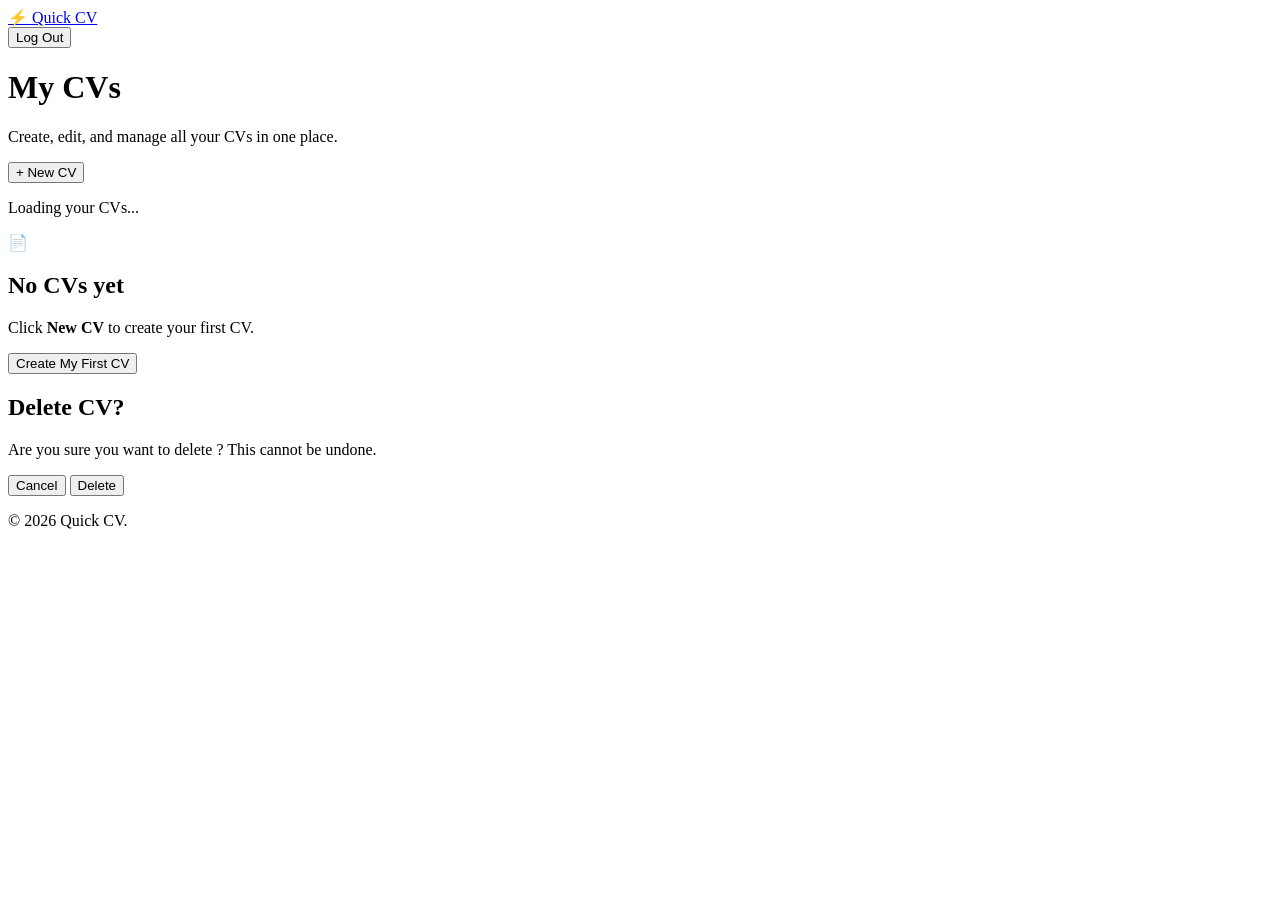
==== frontend/dashboard.html @ 2d5b5072 "add frontend pages for dashboard, editor, index, login, and register with responsive design and navi" ====
<!DOCTYPE html>
<html lang="en">
<head>
  <meta charset="UTF-8" />
  <meta name="viewport" content="width=device-width, initial-scale=1.0" />
  <meta name="description" content="Your Quick CV dashboard — manage all your CVs." />
  <title>Dashboard — Quick CV</title>
  <link rel="stylesheet" href="assets/css/base.css" />
  <link rel="stylesheet" href="assets/css/dashboard.css" />
  <link rel="stylesheet" href="assets/css/responsive.css" />
</head>
<body>

  <!-- NAVBAR -->
  <nav class="navbar" role="navigation" aria-label="Main navigation">
    <div class="nav-brand">
      <a href="index.html" aria-label="Quick CV Home">
        <span class="brand-icon">⚡</span> Quick CV
      </a>
    </div>
    <div class="nav-links">
      <span class="nav-user" id="nav-user-name" aria-live="polite"></span>
      <button class="btn btn-ghost" id="logout-btn" aria-label="Log out">Log Out</button>
    </div>
  </nav>

  <!-- MAIN -->
  <main class="dashboard-container">

    <!-- Header -->
    <header class="dashboard-header">
      <div>
        <h1 id="dashboard-greeting">My CVs</h1>
        <p class="dashboard-sub">Create, edit, and manage all your CVs in one place.</p>
      </div>
      <button class="btn btn-primary" id="create-cv-btn" aria-label="Create a new CV">
        + New CV
      </button>
    </header>

    <!-- Alert -->
    <div id="alert-box" class="alert hidden" role="alert" aria-live="polite"></div>

    <!-- Loading State -->
    <div id="loading-state" class="loading-state" aria-live="polite" aria-label="Loading CVs">
      <div class="spinner" aria-hidden="true"></div>
      <p>Loading your CVs...</p>
    </div>

    <!-- Empty State -->
    <div id="empty-state" class="empty-state hidden" aria-live="polite">
      <span class="empty-icon" aria-hidden="true">📄</span>
      <h2>No CVs yet</h2>
      <p>Click <strong>New CV</strong> to create your first CV.</p>
      <button class="btn btn-primary" id="empty-create-btn" aria-label="Create your first CV">
        Create My First CV
      </button>
    </div>

    <!-- CV Grid -->
    <section id="cv-grid" class="cv-grid hidden" aria-label="Your saved CVs">
      <!-- CV cards injected by dashboard.js -->
    </section>

  </main>

  <!-- Delete Confirmation Modal -->
  <div id="delete-modal" class="modal hidden" role="dialog" aria-modal="true" aria-labelledby="modal-title">
    <div class="modal-overlay" id="modal-overlay"></div>
    <div class="modal-content">
      <h2 id="modal-title">Delete CV?</h2>
      <p>Are you sure you want to delete <strong id="modal-cv-title"></strong>? This cannot be undone.</p>
      <div class="modal-actions">
        <button class="btn btn-ghost" id="modal-cancel-btn">Cancel</button>
        <button class="btn btn-danger" id="modal-confirm-btn">Delete</button>
      </div>
    </div>
  </div>

  <footer class="footer" role="contentinfo">
    <p>&copy; 2026 Quick CV.</p>
  </footer>

  <script type="module" src="assets/js/modules/dashboard.js"></script>
</body>
</html>
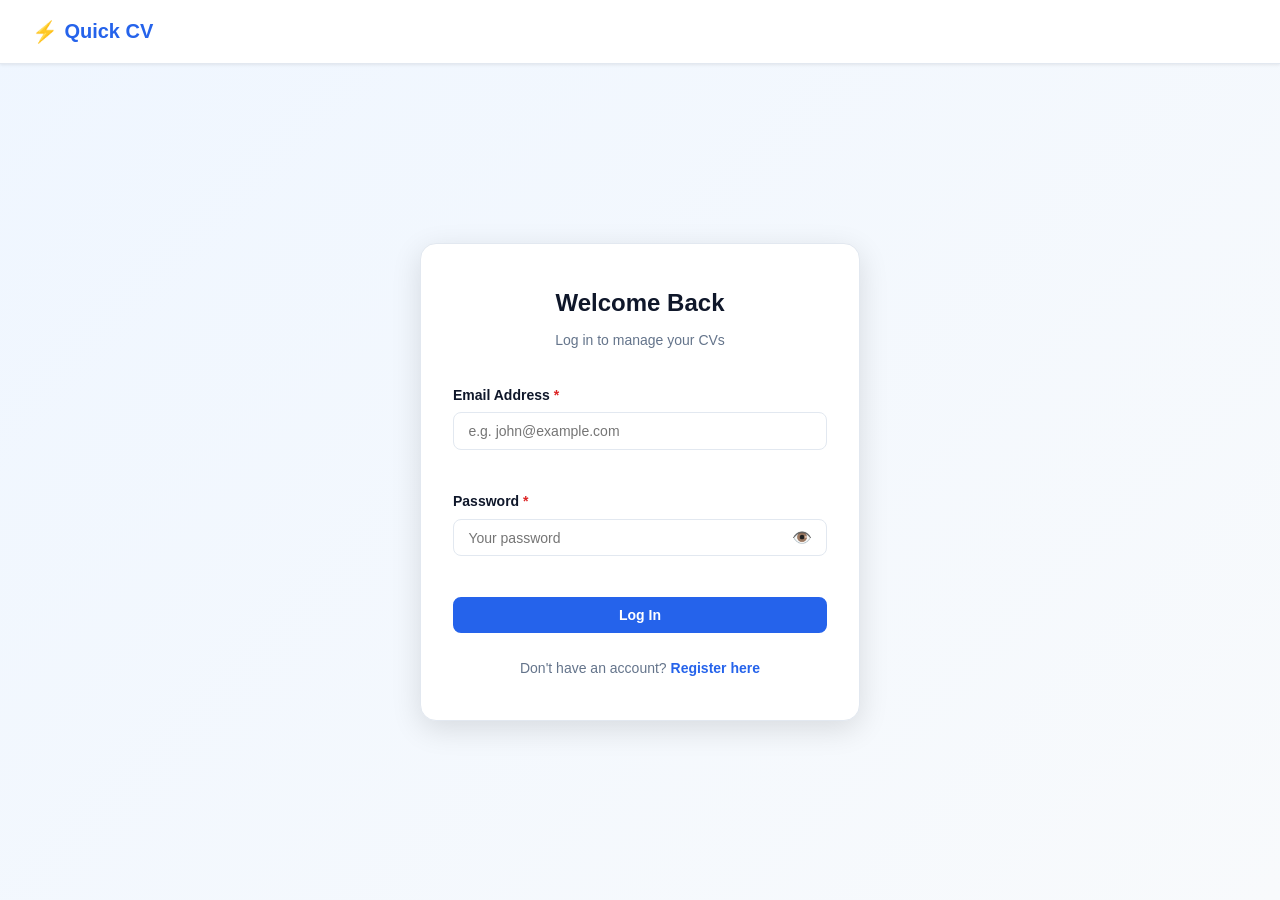
==== commit 07626d7c: "implement user profile management with update functionality and associated API calls" ====
--- a/frontend/dashboard.html
+++ b/frontend/dashboard.html
@@ -19,6 +19,7 @@
       </a>
     </div>
     <div class="nav-links">
+      <a class="btn btn-outline" href="profile.html">Profile</a>
       <span class="nav-user" id="nav-user-name" aria-live="polite"></span>
       <button class="btn btn-ghost" id="logout-btn" aria-label="Log out">Log Out</button>
     </div>
@@ -83,4 +84,4 @@
 
   <script type="module" src="assets/js/modules/dashboard.js"></script>
 </body>
-</html>+</html>
--- a/frontend/assets/css/base.css
+++ b/frontend/assets/css/base.css
@@ -0,0 +1,520 @@
+/* =========================================================
+   BASE CSS — Quick CV
+   Global reset, variables, typography, shared components
+   ========================================================= */
+
+/* --- CSS Variables --- */
+:root {
+  --color-primary: #2563eb;
+  --color-primary-dark: #1d4ed8;
+  --color-primary-light: #dbeafe;
+  --color-secondary: #64748b;
+  --color-success: #16a34a;
+  --color-success-light: #dcfce7;
+  --color-danger: #dc2626;
+  --color-danger-light: #fee2e2;
+  --color-warning: #d97706;
+  --color-warning-light: #fef3c7;
+
+  --color-text: #0f172a;
+  --color-text-muted: #64748b;
+  --color-bg: #f8fafc;
+  --color-bg-white: #ffffff;
+  --color-border: #e2e8f0;
+  --color-border-focus: #2563eb;
+
+  --font-base: 'Segoe UI', Tahoma, Geneva, Verdana, sans-serif;
+  --font-size-xs: 0.75rem;
+  --font-size-sm: 0.875rem;
+  --font-size-base: 1rem;
+  --font-size-lg: 1.125rem;
+  --font-size-xl: 1.25rem;
+  --font-size-2xl: 1.5rem;
+  --font-size-3xl: 2rem;
+  --font-size-4xl: 2.5rem;
+
+  --radius-sm: 4px;
+  --radius-base: 8px;
+  --radius-lg: 12px;
+  --radius-xl: 16px;
+  --radius-full: 9999px;
+
+  --shadow-sm: 0 1px 3px rgba(0, 0, 0, 0.08);
+  --shadow-base: 0 4px 12px rgba(0, 0, 0, 0.1);
+  --shadow-lg: 0 8px 30px rgba(0, 0, 0, 0.12);
+
+  --transition: 0.2s ease;
+  --navbar-height: 64px;
+}
+
+/* --- Reset --- */
+*,
+*::before,
+*::after {
+  box-sizing: border-box;
+  margin: 0;
+  padding: 0;
+}
+
+html {
+  scroll-behavior: smooth;
+  font-size: 16px;
+}
+
+body {
+  font-family: var(--font-base);
+  font-size: var(--font-size-base);
+  color: var(--color-text);
+  background-color: var(--color-bg);
+  line-height: 1.6;
+  -webkit-font-smoothing: antialiased;
+}
+
+img {
+  max-width: 100%;
+  display: block;
+}
+
+a {
+  color: var(--color-primary);
+  text-decoration: none;
+  transition: color var(--transition);
+}
+
+a:hover,
+a:focus {
+  color: var(--color-primary-dark);
+  text-decoration: underline;
+}
+
+ul {
+  list-style: none;
+}
+
+button {
+  cursor: pointer;
+  font-family: var(--font-base);
+}
+
+textarea {
+  resize: vertical;
+}
+
+.sr-only {
+  position: absolute;
+  width: 1px;
+  height: 1px;
+  padding: 0;
+  margin: -1px;
+  overflow: hidden;
+  clip: rect(0, 0, 0, 0);
+  white-space: nowrap;
+  border: 0;
+}
+
+/* --- Navbar --- */
+.navbar {
+  position: sticky;
+  top: 0;
+  z-index: 100;
+  display: flex;
+  align-items: center;
+  justify-content: space-between;
+  height: var(--navbar-height);
+  padding: 0 2rem;
+  background: var(--color-bg-white);
+  border-bottom: 1px solid var(--color-border);
+  box-shadow: var(--shadow-sm);
+}
+
+.nav-brand a {
+  display: flex;
+  align-items: center;
+  gap: 0.4rem;
+  font-size: var(--font-size-xl);
+  font-weight: 700;
+  color: var(--color-primary);
+  text-decoration: none;
+}
+
+.brand-icon {
+  font-size: 1.3rem;
+}
+
+.nav-links {
+  display: flex;
+  align-items: center;
+  gap: 0.75rem;
+}
+
+.nav-user {
+  font-size: var(--font-size-sm);
+  color: var(--color-text-muted);
+  font-weight: 500;
+}
+
+/* --- Buttons --- */
+.btn {
+  display: inline-flex;
+  align-items: center;
+  justify-content: center;
+  gap: 0.4rem;
+  padding: 0.5rem 1.25rem;
+  font-size: var(--font-size-sm);
+  font-weight: 600;
+  border-radius: var(--radius-base);
+  border: 2px solid transparent;
+  transition: all var(--transition);
+  cursor: pointer;
+  text-decoration: none;
+  white-space: nowrap;
+}
+
+.btn:focus-visible {
+  outline: 3px solid var(--color-primary);
+  outline-offset: 2px;
+}
+
+.btn-primary {
+  background: var(--color-primary);
+  color: #fff;
+  border-color: var(--color-primary);
+}
+
+.btn-primary:hover {
+  background: var(--color-primary-dark);
+  border-color: var(--color-primary-dark);
+  color: #fff;
+  text-decoration: none;
+}
+
+.btn-outline {
+  background: transparent;
+  color: var(--color-primary);
+  border-color: var(--color-primary);
+}
+
+.btn-outline:hover {
+  background: var(--color-primary-light);
+  text-decoration: none;
+}
+
+.btn-ghost {
+  background: transparent;
+  color: var(--color-text);
+  border-color: transparent;
+}
+
+.btn-ghost:hover {
+  background: var(--color-bg);
+  color: var(--color-text);
+  text-decoration: none;
+}
+
+.btn-danger {
+  background: var(--color-danger);
+  color: #fff;
+  border-color: var(--color-danger);
+}
+
+.btn-danger:hover {
+  background: #b91c1c;
+  border-color: #b91c1c;
+  color: #fff;
+  text-decoration: none;
+}
+
+.btn-lg {
+  padding: 0.75rem 2rem;
+  font-size: var(--font-size-base);
+}
+
+.btn-sm {
+  padding: 0.3rem 0.8rem;
+  font-size: var(--font-size-xs);
+}
+
+.btn-full {
+  width: 100%;
+}
+
+/* --- Alerts --- */
+.alert {
+  padding: 0.75rem 1rem;
+  border-radius: var(--radius-base);
+  font-size: var(--font-size-sm);
+  font-weight: 500;
+  margin-bottom: 1rem;
+}
+
+.alert-success {
+  background: var(--color-success-light);
+  color: var(--color-success);
+  border: 1px solid #bbf7d0;
+}
+
+.alert-error {
+  background: var(--color-danger-light);
+  color: var(--color-danger);
+  border: 1px solid #fecaca;
+}
+
+.alert-info {
+  background: var(--color-primary-light);
+  color: var(--color-primary);
+  border: 1px solid #bfdbfe;
+}
+
+.hidden {
+  display: none !important;
+}
+
+/* --- Form Groups --- */
+.form-group {
+  margin-bottom: 1.25rem;
+}
+
+.form-group label {
+  display: block;
+  margin-bottom: 0.4rem;
+  font-size: var(--font-size-sm);
+  font-weight: 600;
+  color: var(--color-text);
+}
+
+.form-group input,
+.form-group textarea,
+.form-group select {
+  width: 100%;
+  padding: 0.6rem 0.9rem;
+  font-size: var(--font-size-sm);
+  border: 1.5px solid var(--color-border);
+  border-radius: var(--radius-base);
+  background: var(--color-bg-white);
+  color: var(--color-text);
+  transition: border-color var(--transition), box-shadow var(--transition);
+}
+
+.form-group input:focus,
+.form-group textarea:focus,
+.form-group select:focus {
+  outline: none;
+  border-color: var(--color-border-focus);
+  box-shadow: 0 0 0 3px rgba(37, 99, 235, 0.15);
+}
+
+.form-group input.is-invalid,
+.form-group textarea.is-invalid {
+  border-color: var(--color-danger);
+}
+
+.field-error {
+  display: block;
+  margin-top: 0.3rem;
+  font-size: var(--font-size-xs);
+  color: var(--color-danger);
+  min-height: 1rem;
+}
+
+.field-hint {
+  display: block;
+  margin-top: 0.25rem;
+  font-size: var(--font-size-xs);
+  color: var(--color-text-muted);
+}
+
+.required {
+  color: var(--color-danger);
+}
+
+/* --- Footer --- */
+.footer {
+  text-align: center;
+  padding: 1.5rem;
+  font-size: var(--font-size-xs);
+  color: var(--color-text-muted);
+  border-top: 1px solid var(--color-border);
+  background: var(--color-bg-white);
+  margin-top: auto;
+}
+
+/* --- Spinner --- */
+.spinner {
+  width: 32px;
+  height: 32px;
+  border: 3px solid var(--color-border);
+  border-top-color: var(--color-primary);
+  border-radius: 50%;
+  animation: spin 0.8s linear infinite;
+}
+
+@keyframes spin {
+  to { transform: rotate(360deg); }
+}
+
+/* --- Landing Page: Hero --- */
+.hero {
+  display: flex;
+  align-items: center;
+  justify-content: space-between;
+  gap: 3rem;
+  padding: 5rem 4rem;
+  max-width: 1200px;
+  margin: 0 auto;
+}
+
+.hero-badge {
+  display: inline-block;
+  background: var(--color-primary-light);
+  color: var(--color-primary);
+  font-size: var(--font-size-xs);
+  font-weight: 700;
+  padding: 0.25rem 0.75rem;
+  border-radius: var(--radius-full);
+  text-transform: uppercase;
+  letter-spacing: 0.05em;
+  margin-bottom: 1rem;
+}
+
+.hero-content {
+  flex: 1;
+  max-width: 560px;
+}
+
+.hero-content h1 {
+  font-size: var(--font-size-4xl);
+  font-weight: 800;
+  line-height: 1.15;
+  margin-bottom: 1.25rem;
+  color: var(--color-text);
+}
+
+.highlight {
+  color: var(--color-primary);
+}
+
+.hero-subtitle {
+  font-size: var(--font-size-lg);
+  color: var(--color-text-muted);
+  margin-bottom: 2rem;
+  line-height: 1.7;
+}
+
+.hero-actions {
+  display: flex;
+  gap: 1rem;
+  flex-wrap: wrap;
+}
+
+/* Hero CV Mockup */
+.hero-image {
+  flex: 1;
+  display: flex;
+  justify-content: center;
+}
+
+.cv-mockup {
+  background: var(--color-bg-white);
+  border: 1px solid var(--color-border);
+  border-radius: var(--radius-lg);
+  padding: 2rem;
+  width: 260px;
+  box-shadow: var(--shadow-lg);
+}
+
+.mockup-header {
+  height: 14px;
+  background: var(--color-primary);
+  border-radius: var(--radius-sm);
+  margin-bottom: 1.2rem;
+  width: 60%;
+}
+
+.mockup-line {
+  height: 8px;
+  background: var(--color-border);
+  border-radius: var(--radius-sm);
+  margin-bottom: 0.7rem;
+}
+
+.mockup-line.long { width: 100%; }
+.mockup-line.medium { width: 75%; }
+.mockup-line.short { width: 50%; }
+
+.mockup-divider {
+  height: 1px;
+  background: var(--color-border);
+  margin: 1.2rem 0;
+}
+
+/* Features Section */
+.features {
+  padding: 4rem 4rem;
+  background: var(--color-bg-white);
+}
+
+.section-title {
+  text-align: center;
+  font-size: var(--font-size-2xl);
+  font-weight: 700;
+  margin-bottom: 2.5rem;
+  color: var(--color-text);
+}
+
+.features-grid {
+  display: grid;
+  grid-template-columns: repeat(auto-fit, minmax(220px, 1fr));
+  gap: 1.5rem;
+  max-width: 1100px;
+  margin: 0 auto;
+}
+
+.feature-card {
+  background: var(--color-bg);
+  border: 1px solid var(--color-border);
+  border-radius: var(--radius-lg);
+  padding: 1.75rem;
+  text-align: center;
+  transition: box-shadow var(--transition), transform var(--transition);
+}
+
+.feature-card:hover {
+  box-shadow: var(--shadow-base);
+  transform: translateY(-2px);
+}
+
+.feature-icon {
+  font-size: 2rem;
+  display: block;
+  margin-bottom: 0.75rem;
+}
+
+.feature-card h3 {
+  font-size: var(--font-size-base);
+  font-weight: 700;
+  margin-bottom: 0.5rem;
+}
+
+.feature-card p {
+  font-size: var(--font-size-sm);
+  color: var(--color-text-muted);
+}
+
+/* CTA Section */
+.cta-section {
+  text-align: center;
+  padding: 5rem 2rem;
+  background: linear-gradient(135deg, var(--color-primary-light), #fff);
+}
+
+.cta-section h2 {
+  font-size: var(--font-size-3xl);
+  font-weight: 800;
+  margin-bottom: 1rem;
+}
+
+.cta-section p {
+  font-size: var(--font-size-lg);
+  color: var(--color-text-muted);
+  margin-bottom: 2rem;
+}
--- a/frontend/assets/css/dashboard.css
+++ b/frontend/assets/css/dashboard.css
@@ -0,0 +1,172 @@
+/* =========================================================
+   DASHBOARD CSS — Quick CV
+   ========================================================= */
+
+.dashboard-container {
+  max-width: 1100px;
+  margin: 0 auto;
+  padding: 2.5rem 2rem;
+  min-height: calc(100vh - var(--navbar-height) - 60px);
+}
+
+.dashboard-header {
+  display: flex;
+  align-items: flex-start;
+  justify-content: space-between;
+  gap: 1rem;
+  margin-bottom: 2rem;
+  flex-wrap: wrap;
+}
+
+.dashboard-header h1 {
+  font-size: var(--font-size-2xl);
+  font-weight: 800;
+}
+
+.dashboard-sub {
+  font-size: var(--font-size-sm);
+  color: var(--color-text-muted);
+  margin-top: 0.25rem;
+}
+
+/* Loading / Empty State */
+.loading-state,
+.empty-state {
+  text-align: center;
+  padding: 5rem 2rem;
+  color: var(--color-text-muted);
+}
+
+.loading-state {
+  display: flex;
+  flex-direction: column;
+  align-items: center;
+  gap: 1rem;
+}
+
+.empty-icon {
+  font-size: 3.5rem;
+  display: block;
+  margin-bottom: 1rem;
+}
+
+.empty-state h2 {
+  font-size: var(--font-size-xl);
+  color: var(--color-text);
+  margin-bottom: 0.5rem;
+}
+
+.empty-state p {
+  margin-bottom: 1.5rem;
+}
+
+/* CV Grid */
+.cv-grid {
+  display: grid;
+  grid-template-columns: repeat(auto-fill, minmax(280px, 1fr));
+  gap: 1.5rem;
+}
+
+/* CV Card */
+.cv-card {
+  background: var(--color-bg-white);
+  border: 1px solid var(--color-border);
+  border-radius: var(--radius-lg);
+  padding: 1.5rem;
+  transition: box-shadow var(--transition), transform var(--transition);
+  display: flex;
+  flex-direction: column;
+  gap: 1rem;
+}
+
+.cv-card:hover {
+  box-shadow: var(--shadow-base);
+  transform: translateY(-2px);
+}
+
+.cv-card-header {
+  display: flex;
+  justify-content: space-between;
+  align-items: flex-start;
+  gap: 0.5rem;
+}
+
+.cv-card-title {
+  font-size: var(--font-size-base);
+  font-weight: 700;
+  color: var(--color-text);
+  word-break: break-word;
+}
+
+.cv-card-template {
+  font-size: var(--font-size-xs);
+  background: var(--color-primary-light);
+  color: var(--color-primary);
+  padding: 0.2rem 0.6rem;
+  border-radius: var(--radius-full);
+  font-weight: 600;
+  white-space: nowrap;
+  text-transform: capitalize;
+}
+
+.cv-card-name {
+  font-size: var(--font-size-sm);
+  color: var(--color-text-muted);
+}
+
+.cv-card-date {
+  font-size: var(--font-size-xs);
+  color: var(--color-text-muted);
+}
+
+.cv-card-actions {
+  display: flex;
+  gap: 0.5rem;
+  justify-content: flex-end;
+  margin-top: auto;
+}
+
+/* Modal */
+.modal {
+  position: fixed;
+  inset: 0;
+  z-index: 200;
+  display: flex;
+  align-items: center;
+  justify-content: center;
+  padding: 1rem;
+}
+
+.modal-overlay {
+  position: absolute;
+  inset: 0;
+  background: rgba(0, 0, 0, 0.4);
+}
+
+.modal-content {
+  position: relative;
+  z-index: 210;
+  background: var(--color-bg-white);
+  border-radius: var(--radius-xl);
+  padding: 2rem;
+  width: 100%;
+  max-width: 400px;
+  box-shadow: var(--shadow-lg);
+}
+
+.modal-content h2 {
+  font-size: var(--font-size-xl);
+  margin-bottom: 0.75rem;
+}
+
+.modal-content p {
+  font-size: var(--font-size-sm);
+  color: var(--color-text-muted);
+  margin-bottom: 1.5rem;
+}
+
+.modal-actions {
+  display: flex;
+  gap: 0.75rem;
+  justify-content: flex-end;
+}
--- a/frontend/assets/css/responsive.css
+++ b/frontend/assets/css/responsive.css
@@ -0,0 +1,169 @@
+/* =========================================================
+   RESPONSIVE CSS — Quick CV
+   Mobile First Breakpoints
+   ========================================================= */
+
+/* ---- Tablet: max 900px ---- */
+@media (max-width: 900px) {
+
+  .hero {
+    flex-direction: column;
+    padding: 3rem 2rem;
+    text-align: center;
+  }
+
+  .hero-content h1 {
+    font-size: var(--font-size-3xl);
+  }
+
+  .hero-actions {
+    justify-content: center;
+  }
+
+  .hero-image {
+    width: 100%;
+  }
+
+  .cv-mockup {
+    width: 200px;
+    margin: 0 auto;
+  }
+
+  .features {
+    padding: 3rem 2rem;
+  }
+
+  .editor-layout {
+    grid-template-columns: 1fr;
+    height: auto;
+    overflow: visible;
+  }
+
+  .editor-panel {
+    border-right: none;
+    border-bottom: 2px solid var(--color-border);
+    max-height: 60vh;
+    overflow-y: auto;
+  }
+
+  .preview-panel {
+    min-height: 80vh;
+  }
+
+  .preview-wrapper {
+    padding: 1rem;
+  }
+
+  .cv-preview {
+    width: 100%;
+    min-height: auto;
+    padding: 1.5rem;
+  }
+
+  .dashboard-header {
+    flex-direction: column;
+    align-items: stretch;
+  }
+
+  .dashboard-header button {
+    align-self: flex-start;
+  }
+
+}
+
+/* ---- Mobile: max 600px ---- */
+@media (max-width: 600px) {
+
+  .navbar {
+    padding: 0 1rem;
+  }
+
+  .hero {
+    padding: 2rem 1rem;
+  }
+
+  .hero-content h1 {
+    font-size: var(--font-size-2xl);
+  }
+
+  .hero-subtitle {
+    font-size: var(--font-size-base);
+  }
+
+  .features-grid {
+    grid-template-columns: 1fr;
+  }
+
+  .auth-card {
+    padding: 1.75rem 1.25rem;
+    border-radius: var(--radius-lg);
+  }
+
+  .cv-grid {
+    grid-template-columns: 1fr;
+  }
+
+  .editor-tabs {
+    overflow-x: auto;
+    scrollbar-width: none;
+  }
+
+  .editor-tabs::-webkit-scrollbar {
+    display: none;
+  }
+
+  .tab-btn {
+    min-width: 72px;
+  }
+
+  .modal-content {
+    padding: 1.5rem 1.25rem;
+  }
+
+  .template-selector {
+    justify-content: center;
+  }
+
+  .nav-editor-actions {
+    gap: 0.25rem;
+  }
+
+  .nav-editor-actions .btn {
+    padding: 0.4rem 0.7rem;
+    font-size: 0.7rem;
+  }
+
+  .save-status {
+    display: none;
+  }
+
+}
+
+/* ---- Print Styles --- */
+@media print {
+  .navbar,
+  .editor-panel,
+  .preview-toolbar,
+  .footer {
+    display: none !important;
+  }
+
+  .editor-layout {
+    display: block;
+  }
+
+  .preview-panel {
+    background: white;
+    padding: 0;
+  }
+
+  .preview-wrapper {
+    padding: 0;
+  }
+
+  .cv-preview {
+    box-shadow: none;
+    width: 100%;
+    padding: 0;
+  }
+}
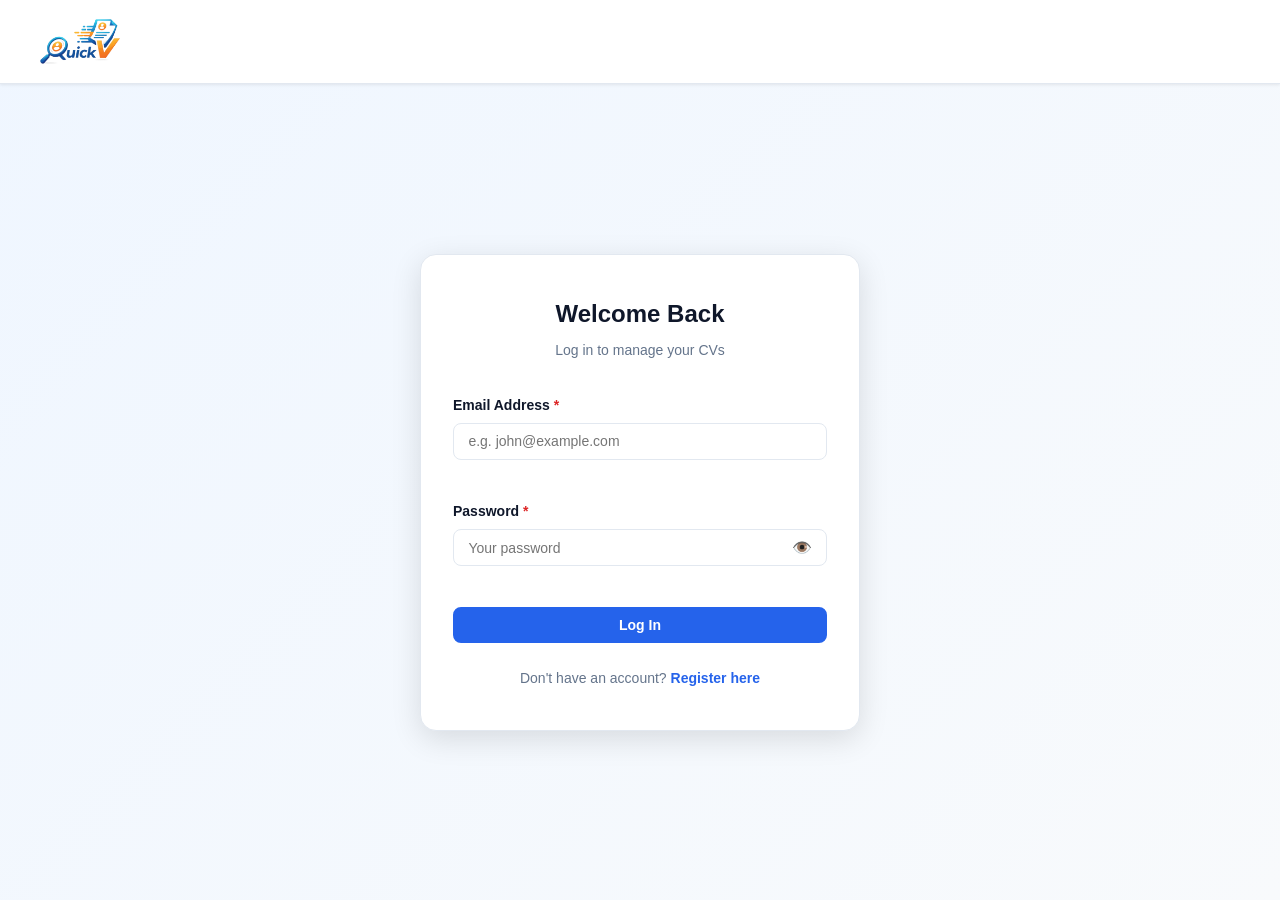
==== commit 51dd4dd5: "fix: update logo size across multiple pages for better visibility; adjust navbar height" ====
--- a/frontend/dashboard.html
+++ b/frontend/dashboard.html
@@ -5,6 +5,7 @@
   <meta name="viewport" content="width=device-width, initial-scale=1.0" />
   <meta name="description" content="Your Quick CV dashboard — manage all your CVs." />
   <title>Dashboard — Quick CV</title>
+  <link rel="icon" type="image/png" href="public/favicon.png" />
   <link rel="stylesheet" href="assets/css/base.css" />
   <link rel="stylesheet" href="assets/css/dashboard.css" />
   <link rel="stylesheet" href="assets/css/responsive.css" />
@@ -14,8 +15,8 @@
   <!-- NAVBAR -->
   <nav class="navbar" role="navigation" aria-label="Main navigation">
     <div class="nav-brand">
-      <a href="index.html" aria-label="Quick CV Home">
-        <span class="brand-icon">⚡</span> Quick CV
+      <a href="index.html" aria-label="Quick CV Home" style="display: flex; align-items: center;">
+        <img src="public/logo.png" alt="Quick CV Logo" style="height: 4em; width: 4em; object-fit: contain; vertical-align: middle;" />
       </a>
     </div>
     <div class="nav-links">
--- a/frontend/assets/css/base.css
+++ b/frontend/assets/css/base.css
@@ -44,7 +44,7 @@
   --shadow-lg: 0 8px 30px rgba(0, 0, 0, 0.12);
 
   --transition: 0.2s ease;
-  --navbar-height: 64px;
+  --navbar-height: fit-content;
 }
 
 /* --- Reset --- */
@@ -120,8 +120,8 @@
   display: flex;
   align-items: center;
   justify-content: space-between;
-  height: var(--navbar-height);
-  padding: 0 2rem;
+  height: fit-content;
+  padding: 0.1rem 2.5rem;
   background: var(--color-bg-white);
   border-bottom: 1px solid var(--color-border);
   box-shadow: var(--shadow-sm);
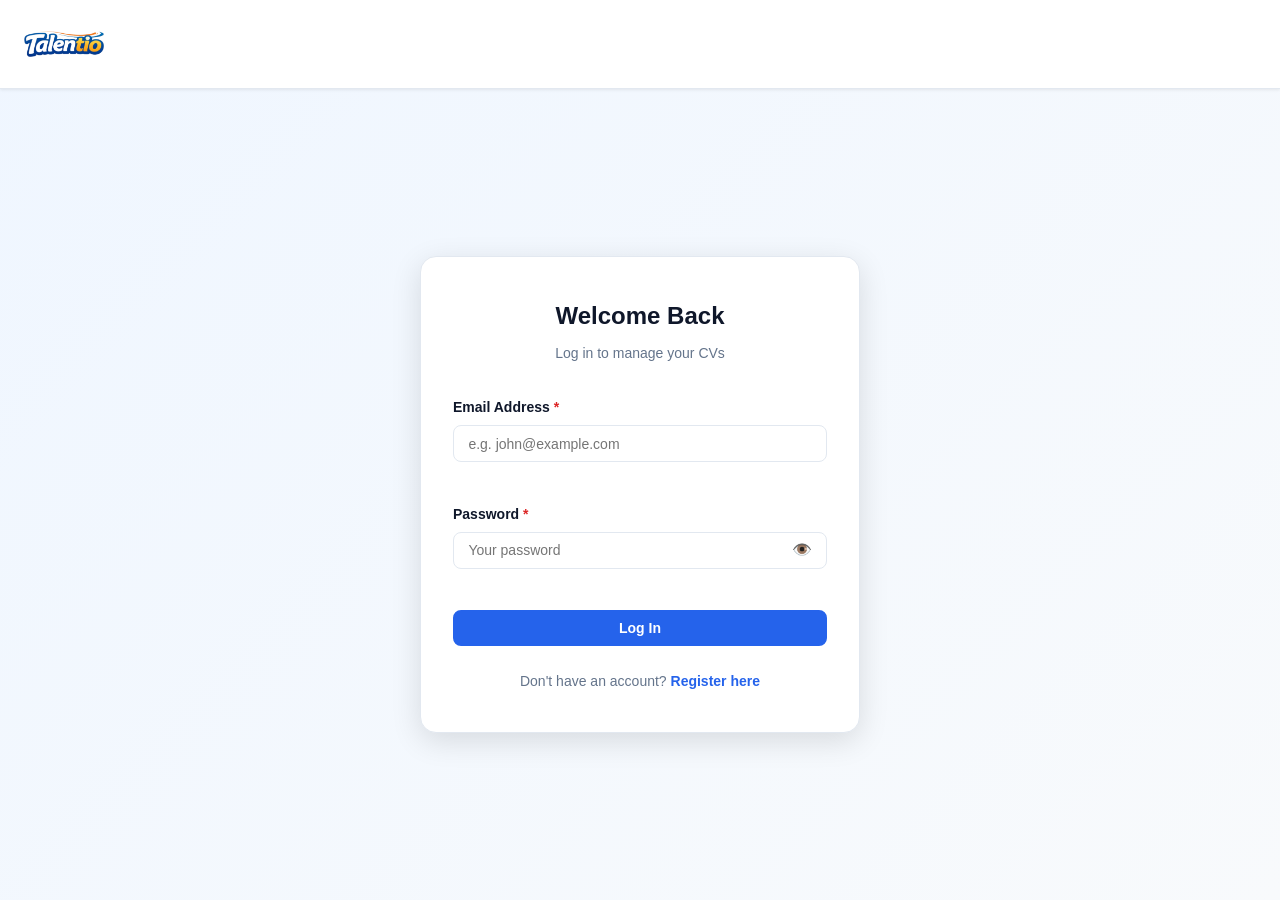
==== commit 3ea019ce: "refactor: rename Quick CV to Talentio across documentation and codebase" ====
--- a/frontend/dashboard.html
+++ b/frontend/dashboard.html
@@ -3,8 +3,8 @@
 <head>
   <meta charset="UTF-8" />
   <meta name="viewport" content="width=device-width, initial-scale=1.0" />
-  <meta name="description" content="Your Quick CV dashboard — manage all your CVs." />
-  <title>Dashboard — Quick CV</title>
+  <meta name="description" content="Your Talentio dashboard — manage all your CVs." />
+  <title>Dashboard — Talentio</title>
   <link rel="icon" type="image/png" href="public/favicon.png" />
   <link rel="stylesheet" href="assets/css/base.css" />
   <link rel="stylesheet" href="assets/css/dashboard.css" />
@@ -15,8 +15,8 @@
   <!-- NAVBAR -->
   <nav class="navbar" role="navigation" aria-label="Main navigation">
     <div class="nav-brand">
-      <a href="index.html" aria-label="Quick CV Home" style="display: flex; align-items: center;">
-        <img src="public/logo.png" alt="Quick CV Logo" style="height: 4em; width: 4em; object-fit: contain; vertical-align: middle;" />
+      <a href="index.html" aria-label="Talentio Home" style="display: flex; align-items: center;">
+        <img src="public/logo.png" alt="Talentio Logo" style="height: 4em; width: 4em; object-fit: contain; vertical-align: middle;" />
       </a>
     </div>
     <div class="nav-links">
@@ -78,11 +78,6 @@
       </div>
     </div>
   </div>
-
-  <footer class="footer" role="contentinfo">
-    <p>&copy; 2026 Quick CV.</p>
-  </footer>
-
   <script type="module" src="assets/js/modules/dashboard.js"></script>
 </body>
 </html>
--- a/frontend/assets/css/base.css
+++ b/frontend/assets/css/base.css
@@ -1,5 +1,5 @@
 /* =========================================================
-   BASE CSS — Quick CV
+   BASE CSS — Talentio
    Global reset, variables, typography, shared components
    ========================================================= */
 
@@ -44,7 +44,7 @@
   --shadow-lg: 0 8px 30px rgba(0, 0, 0, 0.12);
 
   --transition: 0.2s ease;
-  --navbar-height: fit-content;
+  --navbar-height: 160px;
 }
 
 /* --- Reset --- */
@@ -121,7 +121,7 @@
   align-items: center;
   justify-content: space-between;
   height: fit-content;
-  padding: 0.1rem 2.5rem;
+  padding: 0.25rem 1.5rem;
   background: var(--color-bg-white);
   border-bottom: 1px solid var(--color-border);
   box-shadow: var(--shadow-sm);
--- a/frontend/assets/css/dashboard.css
+++ b/frontend/assets/css/dashboard.css
@@ -1,5 +1,5 @@
 /* =========================================================
-   DASHBOARD CSS — Quick CV
+   DASHBOARD CSS — Talentio
    ========================================================= */
 
 .dashboard-container {
--- a/frontend/assets/css/responsive.css
+++ b/frontend/assets/css/responsive.css
@@ -1,5 +1,5 @@
 /* =========================================================
-   RESPONSIVE CSS — Quick CV
+   RESPONSIVE CSS — Talentio
    Mobile First Breakpoints
    ========================================================= */
 
@@ -48,6 +48,32 @@
 
   .preview-panel {
     min-height: 80vh;
+  }
+
+  .preview-body {
+    display: flex;
+    flex-direction: column;
+    height: auto;
+    padding-right: 0;
+  }
+
+  .template-rail {
+    width: 100%;
+    border-left: none;
+    border-top: 1px solid var(--color-border);
+    box-shadow: none;
+    position: relative;
+    height: auto;
+  }
+
+  .template-rail-list {
+    flex-direction: row;
+    overflow-x: auto;
+    gap: 0.75rem;
+  }
+
+  .template-btn {
+    min-width: 220px;
   }
 
   .preview-wrapper {
@@ -144,6 +170,7 @@
   .navbar,
   .editor-panel,
   .preview-toolbar,
+  .template-rail,
   .footer {
     display: none !important;
   }
@@ -166,4 +193,4 @@
     width: 100%;
     padding: 0;
   }
-}+}
